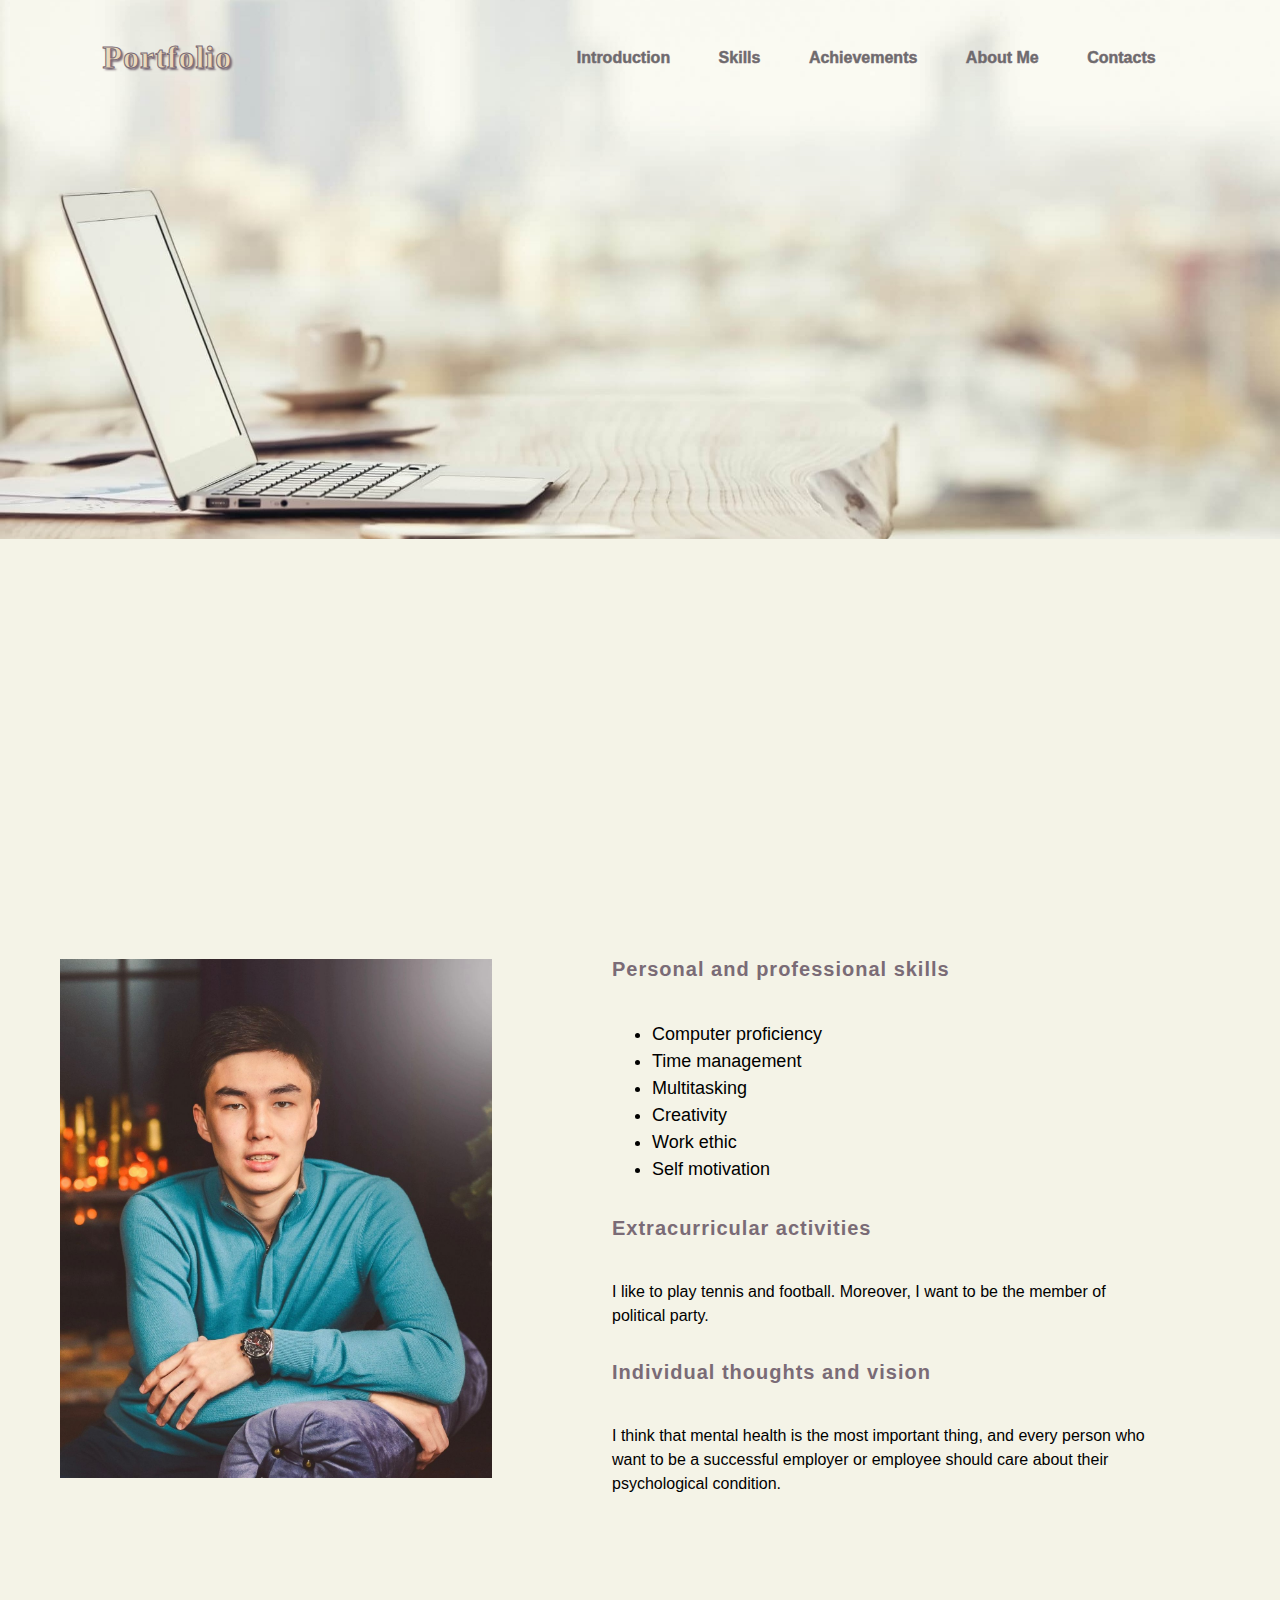
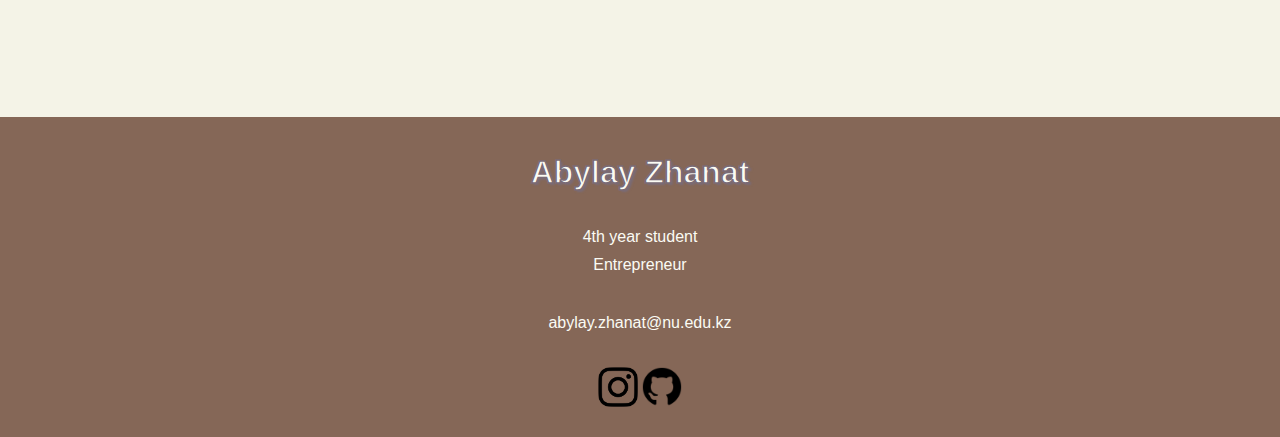
==== pages/about.html @ 65242d74 "commit" ====
<!DOCTYPE html>
<html lang="en">
<head>
    <meta charset="UTF-8">
    <meta http-equiv="X-UA-Compatible" content="IE=edge">
    <meta name="viewport" content="width=device-width, initial-scale=1.0">
    <title>Portfolio Website</title>
    <link rel="stylesheet" type="text/css" href="../styles.css">
</head>
<body>
    <!-- top button -->
    <button onclick="topFunction()" id="top_btn" title="Go to top">^</button>
    <!-- Navigation Bar -->
    <div id="navbar">
        <nav>
            <h2 id="logo">Portfolio</h2>
            <ul>
                <li><a href="#Intro">Introduction</a></li>
                <li><a href="#Skills">Skills</a></li>
                <li><a href="#Achievements">Achievements</a></li>
                <li><a href="pages/about.html">About me</a></li>
                <li><a href="#Contacts">Contacts</a></li>
            </ul>
        </nav>
    </div>
    <div id="About">
        <div id="about_content">
            <img src="../images/me.jpeg" alt="my photo">
            <div id="about_text">
                <h5>Personal and professional skills</h5>
                <ul>
                    <li class="text1 courses">Computer proficiency</li>
                    <li class="text1 courses">Time management</li>
                    <li class="text1 courses">Multitasking</li>
                    <li class="text1 courses">Creativity</li>
                    <li class="text1 courses">Work ethic</li>
                    <li class="text1 courses">Self motivation</li>
                </ul>
                <h5>Extracurricular activities</h5>
                <p class="text1">I like to play tennis and football. Moreover, I want to be the member of political party.</p>
                <h5>Individual thoughts and vision</h5>
                <p class="text1">I think that mental health is the most important thing, and every person who want to be a successful employer or employee should care about their psychological condition.</p>
            </div>
        </div>
    </div>
    <!-- Contacts -->
    <footer id="Contacts">
        <h2 id="contacts_title">Abylay Zhanat</h2>
        <p id="contacts_text">
            4th year student<br>
            Entrepreneur<br><br>
            <a href="mailto:abylay.zhanat@nu.edu.kz" id="my_email">abylay.zhanat@nu.edu.kz</a><br><br>
            <a href="https://www.instagram.com/abylay.zhanat/"><img src="../images/insta.png" alt="insta" class="image_link"></a>
            <a href="https://github.com/aboka00"><img src="../images/github.png" alt="github" class="image_link"></a>
        </p>
    </footer>
</body>
</html>
---- styles.css ----
body{
    background-color: #F4F3E7;
    padding: 0;
    margin: 0;
    box-sizing: border-box;
    font-family: 'Josefin Sans', sans-serif;
}

#top_btn {
    display: none;
    position: fixed;
    bottom: 3vw;
    right: 3vw;
    z-index: 99;
    border: none;
    outline: none;
    background-color: #CCD3D3;
    color: white;
    cursor: pointer;
    padding: 1rem;
    border-radius: 40%;
    font-size: 1rem;
  }
  #top_btn:hover {
    background-color: #555;
  }

/* Navigation Bar */

#navbar{
    height: 55rem;
    width: 100%;
    background-image: url(images/back.jpg);
    background-size: contain;
    background-repeat: no-repeat;
    background-position: top;
}
nav{
    display: flex;
    align-items: center;
    justify-content: space-between;
    padding-top: 1%;
    padding-left: 8%;
    padding-right: 8%;
}
#logo{
    font-family: cursive;
    font-size: 2rem;
    letter-spacing: 1px;
    color: #EAD9BB;
    -webkit-text-stroke: 1px #7A6B76;
    text-shadow: 2px 2px 2px #7A6B76;
}
nav ul li{
    list-style-type: none;
    display: inline-block;
    padding: 0.6rem 1.25rem;
}
nav ul li a{
    color: #6B6C6C;
    text-decoration: none;
    border: 2px solid transparent;
    font-weight: bold;
    -webkit-text-stroke: 0.5px #7A6B76;
    text-transform: capitalize;
    cursor: pointer;
}
nav ul li a:hover{
    color: #EAD9BB;
}

/* Introduction */

#Intro{
    /* height: 90vh; */
    width: 100%;
    padding: 5vh 0vh;
}
#intro_content{
    max-width: 95%;
    display: flex;
    flex-wrap: wrap;
    align-items: center;
    vertical-align: middle;
    justify-content: space-around;
    padding-bottom: 10rem;
}
#Intro img{
    height: auto;
    width: 27rem;
}
#intro_text{
    width: 34rem;
}
#intro_text h4{
    letter-spacing: 1px;
	font-size: 1.25rem;
}
#intro_text h1{
    color: #EAD9BB;
    -webkit-text-stroke: 1px #7A6B76;
    letter-spacing: 1px;
	margin: 0.6rem 0rem 0.5rem;
	font-size: 4.7rem;
}
#intro_text h5{
    color: #7A6B76;
    letter-spacing: 1px;
	font-size: 1.25rem;
	margin-bottom: 2.5rem;
}
.courses{
    margin-left: 1.5re,;
    font-size: 2vh;
}
#intro_text h3{
    margin-top: 1vh;
}
.text1{
    line-height: 1.5;
}

/* Skills */

#Skills{
	background: #FBFBF4;
    /* height: 90vh; */
	width: 100%;
	padding: 5vh 0vh;
}
.title{
	color: #EAD9BB;
    -webkit-text-stroke: 1px #7A6B76;
	font-size: 4.7rem;
	width: 70.5rem;
	margin: 2rem auto;
	text-align: center;
}
.box{
	display: flex;
    flex-wrap: wrap;
	justify-content: center;
	align-items: center;
}
.card{
	height: 20rem;
	width: 15rem;
	padding: 1.25rem 2.2rem;
	background: #F4F3E7;
    border: 1rem solid transparent;
	border-radius: 1.25rem;
	margin: 1rem;
	position: relative;
	overflow: hidden;
	text-align: center;
}
.card_title{
    color: #7A6B76;
	font-size: 1.25rem;
	margin-bottom: 1rem;
}
.card_text{
	font-size: 1rem;
	line-height: 1.7rem;
	margin-bottom: 1.5rem;
    position: absolute;
    bottom: 0;
}
.email{
    text-decoration: none;
    color: black;
    cursor: pointer;
}
.email:hover{
    color: #7A6B76;
}

/* Achievements */

#Achievements{
    /* height: 130vh; */
    width: 100%;
    padding: 5vh 0vh;
}
.subtitle {
    text-align: center;
    color: #7A6B76;
    letter-spacing: 1px;
    font-size: 1.5rem;
    margin-bottom: 3rem;
}
.achievements_text{
	height: 20rem;
	width: 15rem;
	padding: 1.25rem 2.2rem;
	background: #FBFBF4;
    border: 1rem solid transparent;
	border-radius: 1.25rem;
	margin: 2vw;
	position: relative;
	overflow: hidden;
	text-align: center;
}
#achievements_list{
    width: 60vw;
    max-width: 95%;
    margin: 0 auto;
    align-items: center;
    justify-content: space-around;
}
#achievements_list ul li{
    padding-left: 5rem;
    padding-top: 1.25rem;
    padding-bottom: 5rem;
    margin-left: 11rem;
    list-style: none;
    /* border: 2px solid #555; */
}
#b1{
    background-image: url(images/handicap.jpg);
    background-repeat: no-repeat;
}
#b2{
    background-image: url(images/volunteer.png);
    background-repeat: no-repeat;
}

/* Contacts */

#Contacts{
    background-color: #856757;
    /* height: 40vh; */
    width: 100%;
    padding: 0.5vh 0vh;
}
#contacts_title{
    color: #FBFBF4;
    -webkit-text-stroke: 1.5px #7A6B76;
    text-shadow: 2px 2px 2px #7A6B76;
	font-size: 2rem;
	width: 70.5rem;
	margin: 2rem auto;
	text-align: center;
}
#contacts_text{
    color: #FBFBF4;
    text-align: center;
    line-height: 1.8;
}
#my_email{
    text-decoration: none;
    color: #FBFBF4;
    cursor: pointer;
}
#my_email:hover{
    color: #555;
}
.image_link{
    display: inline-block;
    width: 2.5rem;
    height: auto;
    position: relative;
    justify-content: center;
}

/* About me */

#About{
    /* height: 90vh; */
    width: 100%;
    padding: 5vh 0vh;
}
#about_content{
    max-width: 95%;
    display: flex;
    flex-wrap: wrap;
    align-items: center;
    vertical-align: middle;
    justify-content: space-around;
    padding-bottom: 10rem;
}
#About img{
    height: auto;
    width: 27rem;
}
#about_text h5{
    color: #7A6B76;
    letter-spacing: 1px;
	font-size: 1.25rem;
	margin-bottom: 2.5rem;
}
#about_text{
    width: 34rem;
}

/* @media screen and (max-width: 1200px) {
    html{
        font-size: 10px;
    }
} */

@media screen and (max-width: 801px) {
    html{
        font-size: 10px;
    }
}
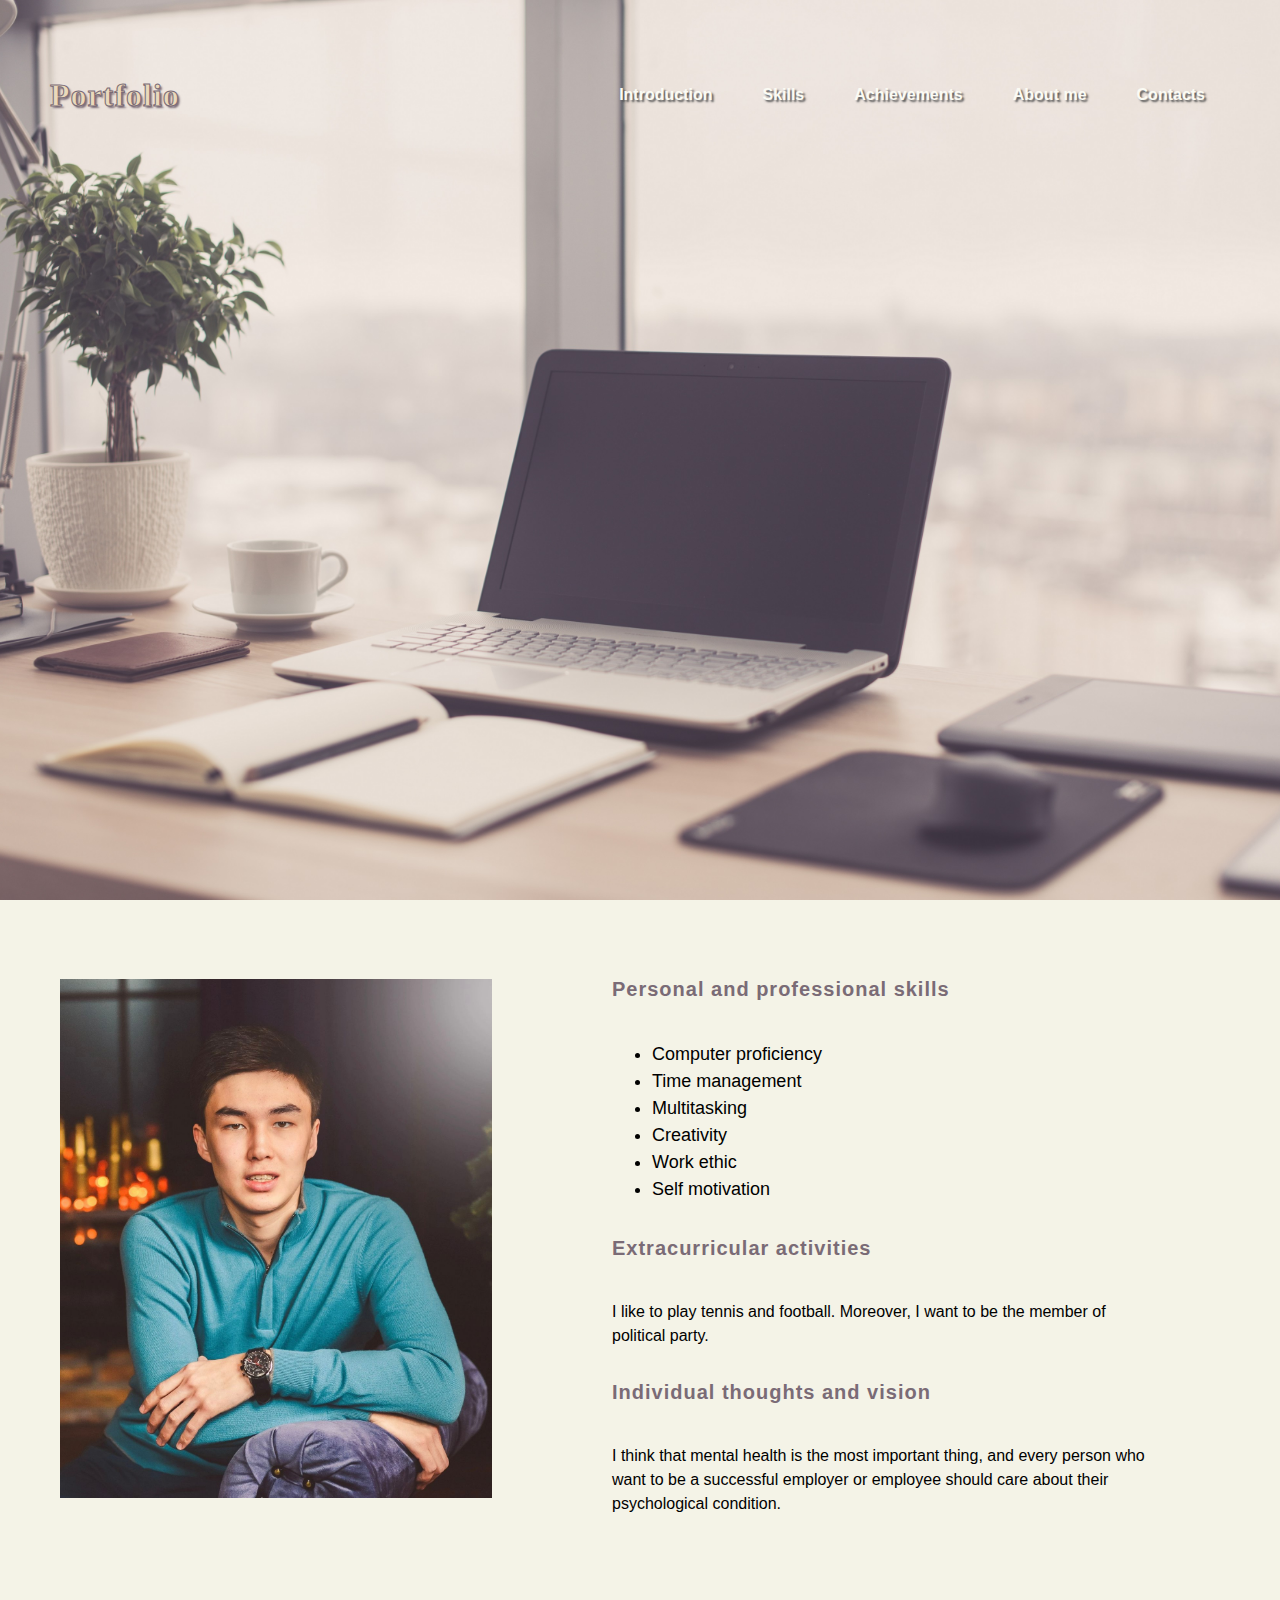
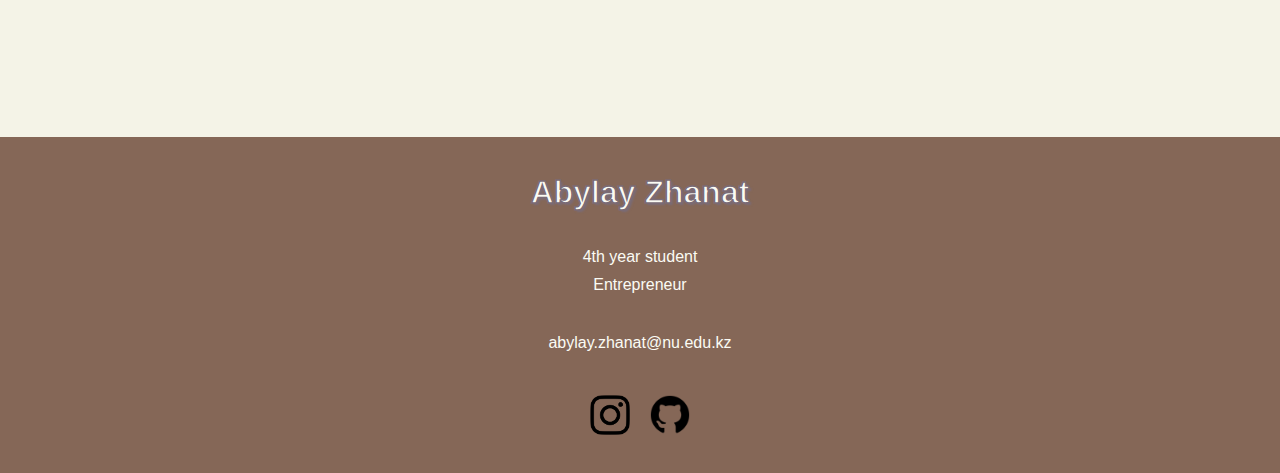
==== commit fd917c06: "commit" ====
--- a/pages/about.html
+++ b/pages/about.html
@@ -11,18 +11,21 @@
     <!-- top button -->
     <button onclick="topFunction()" id="top_btn" title="Go to top">^</button>
     <!-- Navigation Bar -->
-    <div id="navbar">
-        <nav>
-            <h2 id="logo">Portfolio</h2>
+    <nav class="navbar">
+        <h2 class="logo">Portfolio</h2>
+        <div class="nav-links">
             <ul>
-                <li><a href="#Intro">Introduction</a></li>
-                <li><a href="#Skills">Skills</a></li>
-                <li><a href="#Achievements">Achievements</a></li>
+                <li><a href="../index.html#Intro">Introduction</a></li>
+                <li><a href="../index.html#Skills">Skills</a></li>
+                <li><a href="../index.html#Achievements">Achievements</a></li>
                 <li><a href="pages/about.html">About me</a></li>
-                <li><a href="#Contacts">Contacts</a></li>
+                <li><a href="../index.html#Contacts">Contacts</a></li>
             </ul>
-        </nav>
-    </div>
+        </div>
+        <img src="/images/menu.png" alt="menu" class="menu-hamburger">
+    </nav>
+    <header></header>
+    <!-- About me -->
     <div id="About">
         <div id="about_content">
             <img src="../images/me.jpeg" alt="my photo">
--- a/styles.css
+++ b/styles.css
@@ -27,23 +27,35 @@
 
 /* Navigation Bar */
 
-#navbar{
-    height: 55rem;
-    width: 100%;
-    background-image: url(images/back.jpg);
-    background-size: contain;
-    background-repeat: no-repeat;
-    background-position: top;
-}
-nav{
-    display: flex;
-    align-items: center;
+header{
+    width: 100vw;
+    max-width: 100%;
+    height: 100vh;
+    max-height: 100%;
+    background-image: url(/images/back.jpg);
+    background-size: cover;
+    background-position: bottom;
+}
+.navbar{
+    position: absolute;
+    padding: 50px;
+    display: flex;
     justify-content: space-between;
-    padding-top: 1%;
-    padding-left: 8%;
-    padding-right: 8%;
-}
-#logo{
+    width: 100%;
+    box-sizing: border-box;
+}
+.navbar a{
+    color: #FBFBF4;
+    text-decoration: none;
+    font-weight: bold;
+    text-shadow: 2px 2px 2px #555;
+    cursor: pointer;
+}
+.navbar a:hover{
+    color: #7A6B76;
+    text-shadow: 2px 1px 2px #555;
+}
+.logo{
     font-family: cursive;
     font-size: 2rem;
     letter-spacing: 1px;
@@ -51,22 +63,68 @@
     -webkit-text-stroke: 1px #7A6B76;
     text-shadow: 2px 2px 2px #7A6B76;
 }
-nav ul li{
-    list-style-type: none;
-    display: inline-block;
-    padding: 0.6rem 1.25rem;
-}
-nav ul li a{
-    color: #6B6C6C;
-    text-decoration: none;
-    border: 2px solid transparent;
-    font-weight: bold;
-    -webkit-text-stroke: 0.5px #7A6B76;
-    text-transform: capitalize;
-    cursor: pointer;
-}
-nav ul li a:hover{
-    color: #EAD9BB;
+.navbar .nav-links ul{
+    display: flex;
+}
+.navbar .nav-links ul li{
+    list-style: none;
+    margin: 20px 25px;
+}
+.navbar .menu-hamburger{
+    display: none;
+    position: absolute;
+    top: 50px;
+    right: 50px;
+    width: 35px;
+    border-radius: 3px;
+    cursor: pointer;
+}
+.navbar .menu-hamburger:hover{
+    background-color: #FBFBF4;
+}
+@media screen and (max-width: 950px){
+    .navbar{
+        padding: 0;
+    }
+    .navbar .logo{
+        position: absolute;
+        top: 50px;
+        left: 50px;
+    }
+    .navbar a{
+        color: #FBFBF4;
+    }
+    .navbar a:hover{
+        color: #7A6B76;
+    }
+    .navbar .menu-hamburger{
+        display: block;
+    }
+    .nav-links{
+        top: 0;
+        left: 0;
+        position: absolute;
+        background-color: rgba(255, 255, 255, 0.2);
+        backdrop-filter: blur(8px);
+        width: 100%;
+        height: 100vh;
+        display: flex;
+        justify-content: center;
+        align-items: center;
+        margin-left: -100%;
+    }
+    .nav-links.mobile-menu{
+        margin-left: 0;
+    }
+    .nav-links ul{
+        display: flex;
+        flex-direction: column;
+        align-items: center;
+    }
+    .navbar .nav-links ul li{
+        margin: 25px 0;
+        font-size: 1.2em;
+    }
 }
 
 /* Introduction */
@@ -132,7 +190,7 @@
 	color: #EAD9BB;
     -webkit-text-stroke: 1px #7A6B76;
 	font-size: 4.7rem;
-	width: 70.5rem;
+	/* width: 70.5rem; */
 	margin: 2rem auto;
 	text-align: center;
 }
@@ -202,27 +260,18 @@
 	text-align: center;
 }
 #achievements_list{
-    width: 60vw;
+    /* width: 60vw; */
     max-width: 95%;
     margin: 0 auto;
+    display: flex;
+    flex-direction: column;
     align-items: center;
-    justify-content: space-around;
-}
-#achievements_list ul li{
-    padding-left: 5rem;
-    padding-top: 1.25rem;
-    padding-bottom: 5rem;
-    margin-left: 11rem;
-    list-style: none;
-    /* border: 2px solid #555; */
-}
-#b1{
-    background-image: url(images/handicap.jpg);
-    background-repeat: no-repeat;
-}
-#b2{
-    background-image: url(images/volunteer.png);
-    background-repeat: no-repeat;
+    text-align: center;
+    justify-content: space-between;
+}
+.achievement_row img{
+    height: 4rem;
+    width: auto;
 }
 
 /* Contacts */
@@ -238,7 +287,7 @@
     -webkit-text-stroke: 1.5px #7A6B76;
     text-shadow: 2px 2px 2px #7A6B76;
 	font-size: 2rem;
-	width: 70.5rem;
+	/* width: 70.5rem; */
 	margin: 2rem auto;
 	text-align: center;
 }
@@ -259,6 +308,7 @@
     display: inline-block;
     width: 2.5rem;
     height: auto;
+    padding: 0.5rem;
     position: relative;
     justify-content: center;
 }
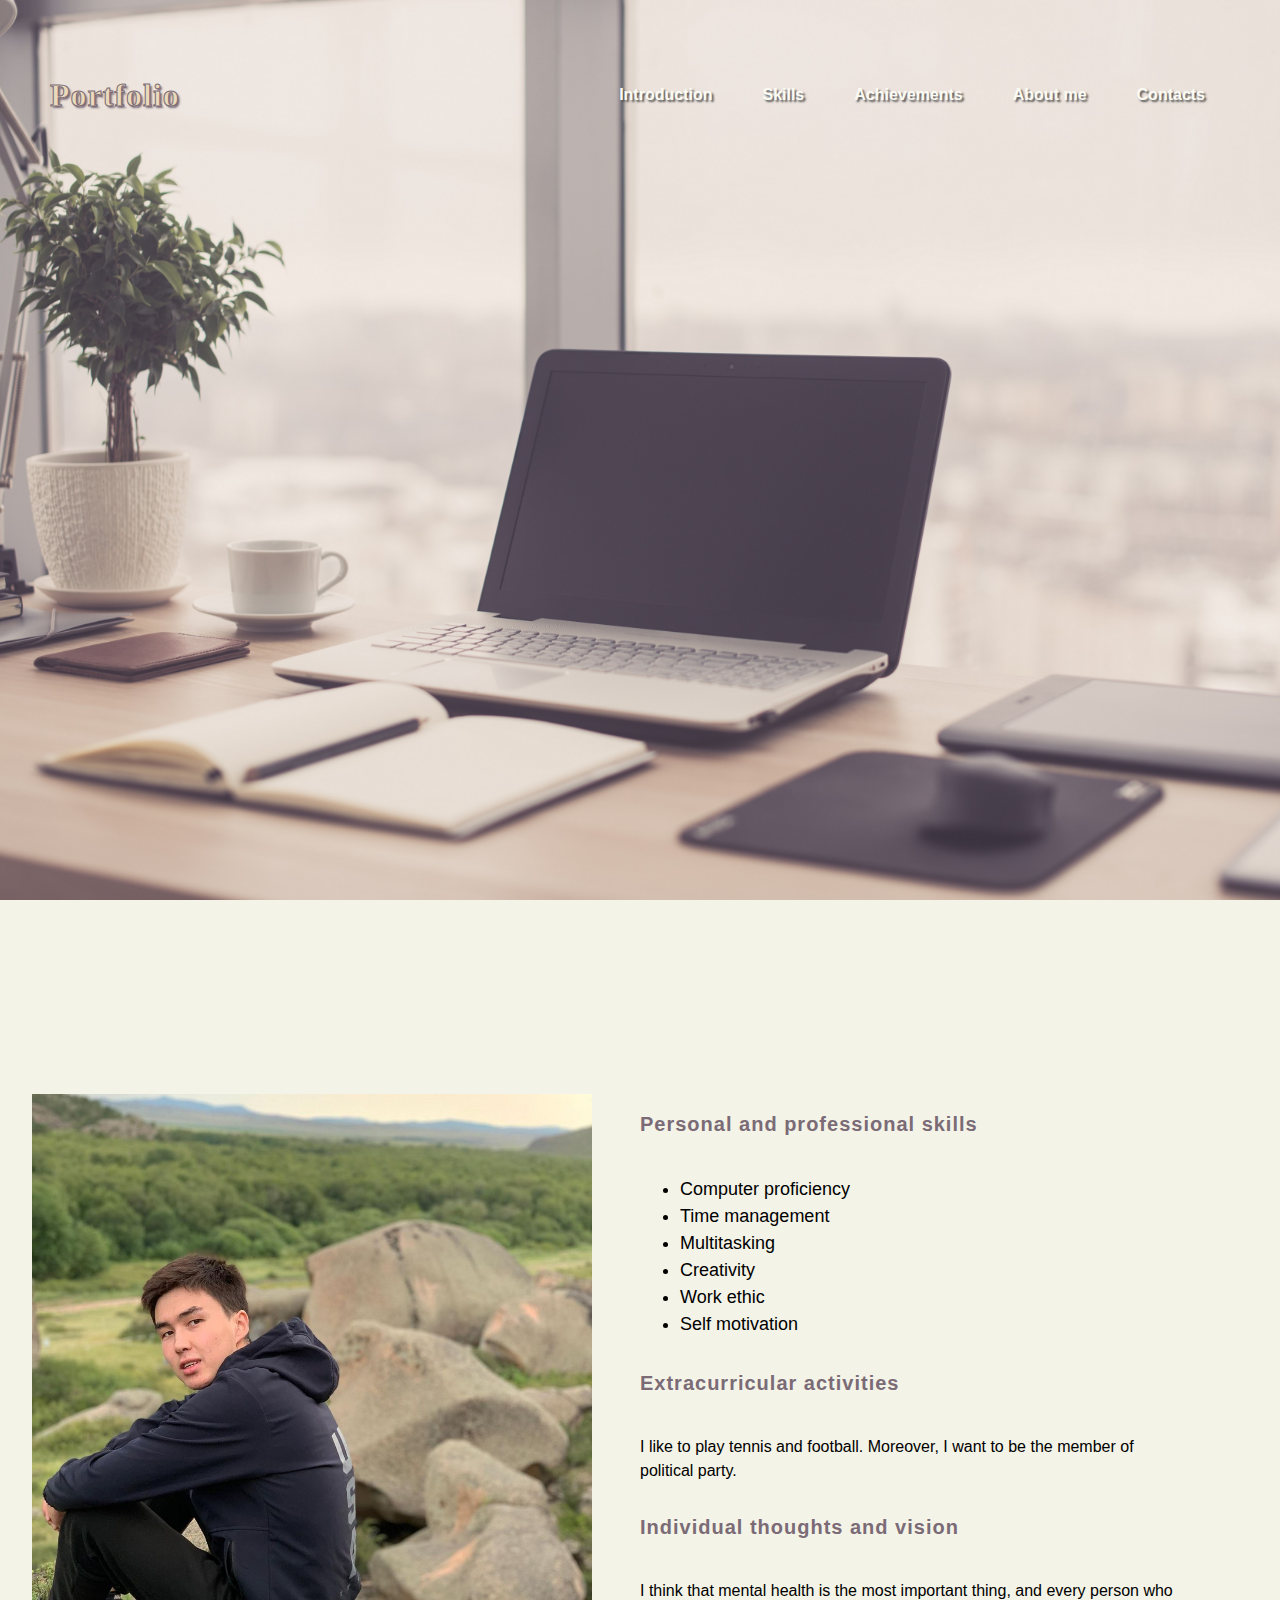
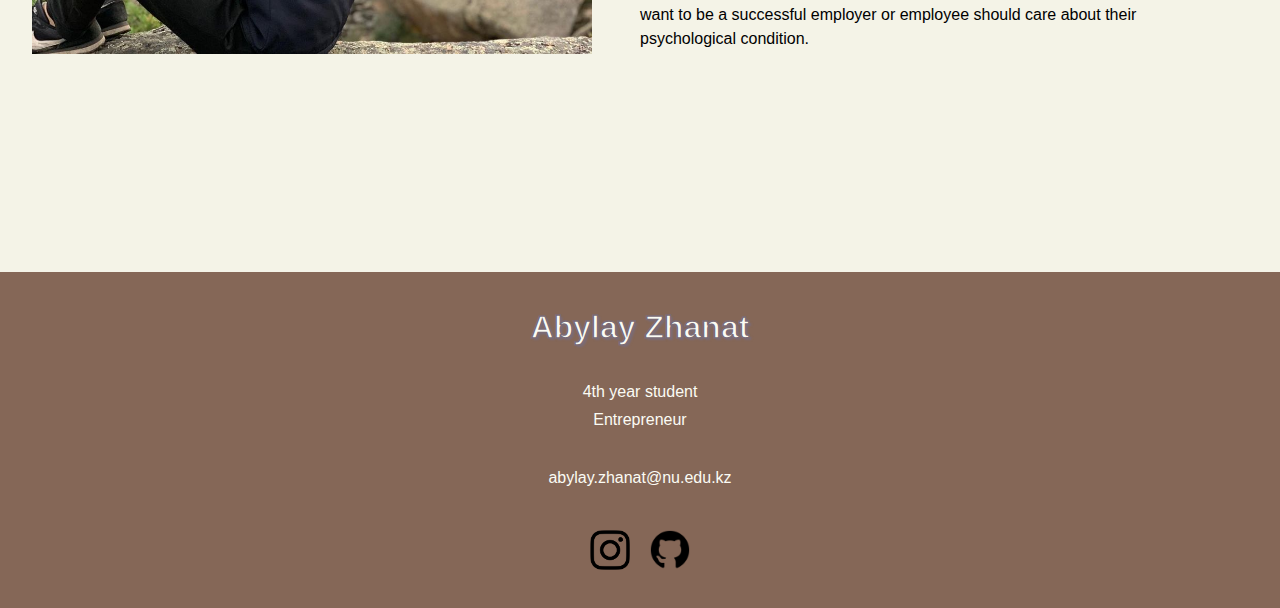
==== commit ee8de200: "commit" ====
--- a/pages/about.html
+++ b/pages/about.html
@@ -4,7 +4,7 @@
     <meta charset="UTF-8">
     <meta http-equiv="X-UA-Compatible" content="IE=edge">
     <meta name="viewport" content="width=device-width, initial-scale=1.0">
-    <title>Portfolio Website</title>
+    <title>About me</title>
     <link rel="stylesheet" type="text/css" href="../styles.css">
 </head>
 <body>
@@ -13,22 +13,22 @@
     <!-- Navigation Bar -->
     <nav class="navbar">
         <h2 class="logo">Portfolio</h2>
-        <div class="nav-links">
+        <div class="nav_links">
             <ul>
                 <li><a href="../index.html#Intro">Introduction</a></li>
                 <li><a href="../index.html#Skills">Skills</a></li>
                 <li><a href="../index.html#Achievements">Achievements</a></li>
-                <li><a href="pages/about.html">About me</a></li>
+                <li><a href="#About">About me</a></li>
                 <li><a href="../index.html#Contacts">Contacts</a></li>
             </ul>
         </div>
-        <img src="/images/menu.png" alt="menu" class="menu-hamburger">
+        <img src="/resources/menu.png" alt="menu" class="hamburger">
     </nav>
     <header></header>
     <!-- About me -->
     <div id="About">
         <div id="about_content">
-            <img src="../images/me.jpeg" alt="my photo">
+            <img src="../images/me2.jpg" alt="my photo">
             <div id="about_text">
                 <h5>Personal and professional skills</h5>
                 <ul>
@@ -57,5 +57,6 @@
             <a href="https://github.com/aboka00"><img src="../images/github.png" alt="github" class="image_link"></a>
         </p>
     </footer>
+    <script src="../main.js"></script>
 </body>
 </html>--- a/styles.css
+++ b/styles.css
@@ -63,14 +63,14 @@
     -webkit-text-stroke: 1px #7A6B76;
     text-shadow: 2px 2px 2px #7A6B76;
 }
-.navbar .nav-links ul{
-    display: flex;
-}
-.navbar .nav-links ul li{
+.navbar .nav_links ul{
+    display: flex;
+}
+.navbar .nav_links ul li{
     list-style: none;
     margin: 20px 25px;
 }
-.navbar .menu-hamburger{
+.navbar .hamburger{
     display: none;
     position: absolute;
     top: 50px;
@@ -79,8 +79,235 @@
     border-radius: 3px;
     cursor: pointer;
 }
-.navbar .menu-hamburger:hover{
+.navbar .hamburger:hover{
     background-color: #FBFBF4;
+}
+
+/* Introduction */
+
+#Intro{
+    width: 100%;
+    padding: 5vh 0vh;
+}
+#intro_content{
+    max-width: 95%;
+    display: flex;
+    flex-wrap: wrap;
+    align-items: center;
+    vertical-align: middle;
+    justify-content: space-around;
+    padding-bottom: 10rem;
+}
+#Intro img{
+    height: auto;
+    width: 27rem;
+}
+#intro_text{
+    width: 34rem;
+}
+#intro_text h4{
+    letter-spacing: 1px;
+	font-size: 1.25rem;
+}
+#intro_text h1{
+    color: #EAD9BB;
+    -webkit-text-stroke: 1px #7A6B76;
+    letter-spacing: 1px;
+	margin: 0.6rem 0rem 0.5rem;
+	font-size: 4.7rem;
+}
+#intro_text h5{
+    color: #7A6B76;
+    letter-spacing: 1px;
+	font-size: 1.25rem;
+	margin-bottom: 2.5rem;
+}
+.courses{
+    margin-left: 1.5re,;
+    font-size: 2vh;
+}
+#intro_text h3{
+    margin-top: 1vh;
+}
+.text1{
+    line-height: 1.5;
+}
+
+/* Skills */
+
+#Skills{
+	background: #FBFBF4;
+	width: 100%;
+	padding: 5vh 0vh;
+    padding-bottom: 10rem;
+}
+.title{
+	color: #EAD9BB;
+    -webkit-text-stroke: 1px #7A6B76;
+	font-size: 4.7rem;
+	margin: 2rem auto;
+	text-align: center;
+}
+.box{
+	display: flex;
+    flex-wrap: wrap;
+	justify-content: center;
+	align-items: center;
+    gap: 1rem;
+    max-width: 95%;
+    margin: auto;
+}
+.card{
+	height: 20rem;
+	width: 15rem;
+	padding: 1.25rem;
+	background: #F4F3E7;
+    border: 1rem solid transparent;
+	border-radius: 1.25rem;
+	margin: 1rem;
+	position: relative;
+	overflow: hidden;
+	text-align: center;
+}
+.card_title{
+    color: #7A6B76;
+	font-size: 1.25rem;
+	margin-bottom: 1rem;
+}
+.card_text{
+	font-size: 1rem;
+	line-height: 1.7rem;
+	margin-bottom: 1.5rem;
+    position: absolute;
+    bottom: 0;
+}
+.email{
+    text-decoration: none;
+    color: black;
+    cursor: pointer;
+}
+.email:hover{
+    color: #7A6B76;
+}
+
+/* Achievements */
+
+#Achievements{
+    width: 100%;
+    padding: 5vh 0vh;
+}
+.subtitle {
+    text-align: center;
+    color: #7A6B76;
+    letter-spacing: 1px;
+    font-size: 1.5rem;
+    margin-top: 15vh;
+    margin-bottom: 10vh;
+}
+.achievements_text{
+	height: 20rem;
+	width: 15rem;
+	padding: 1.25rem;
+	background: #FBFBF4;
+    border: 1rem solid transparent;
+	border-radius: 1.25rem;
+	margin: 2vw;
+	position: relative;
+	overflow: hidden;
+	text-align: center;
+}
+#achievements_list{
+    max-width: 95%;
+    padding-bottom: 10vh;
+    display: flex;
+    flex-direction: column;
+    gap: 5rem;
+}
+.bullet {
+    width: 60vw;
+    display: flex;
+    flex-direction: row;
+    align-self: center;
+    gap: 2rem;
+}
+.bullet img{
+    padding-top: 0.4rem;
+    height: 4rem;
+    width: auto;
+}
+
+/* Contacts */
+
+#Contacts{
+    background-color: #856757;
+    width: 100%;
+    padding: 0.5vh 0vh;
+}
+#contacts_title{
+    color: #FBFBF4;
+    -webkit-text-stroke: 1.5px #7A6B76;
+    text-shadow: 2px 2px 2px #7A6B76;
+	font-size: 2rem;
+	margin: 2rem auto;
+	text-align: center;
+}
+#contacts_text{
+    color: #FBFBF4;
+    text-align: center;
+    line-height: 1.8;
+}
+#my_email{
+    text-decoration: none;
+    color: #FBFBF4;
+    cursor: pointer;
+}
+#my_email:hover{
+    color: #555;
+}
+.image_link{
+    display: inline-block;
+    width: 2.5rem;
+    height: auto;
+    padding: 0.5rem;
+    position: relative;
+    justify-content: center;
+}
+
+/* About me */
+
+#About{
+    width: 100%;
+    padding: 5vh 0vh;
+    padding-top: 20vh;
+}
+#about_content{
+    max-width: 95%;
+    display: flex;
+    flex-wrap: wrap;
+    align-items: center;
+    vertical-align: middle;
+    justify-content: center;
+    gap: 3rem;
+    padding-bottom: 10rem;
+}
+#About img{
+    height: auto;
+    width: 35rem;
+}
+#about_text h5{
+    color: #7A6B76;
+    letter-spacing: 1px;
+	font-size: 1.25rem;
+	margin-bottom: 2.5rem;
+}
+#about_text{
+    width: 34rem;
+}
+
+@media screen and (max-width: 801px) {
+    html{
+        font-size: 11px;
+    }
 }
 @media screen and (max-width: 950px){
     .navbar{
@@ -97,10 +324,10 @@
     .navbar a:hover{
         color: #7A6B76;
     }
-    .navbar .menu-hamburger{
+    .navbar .hamburger{
         display: block;
     }
-    .nav-links{
+    .nav_links{
         top: 0;
         left: 0;
         position: absolute;
@@ -113,244 +340,16 @@
         align-items: center;
         margin-left: -100%;
     }
-    .nav-links.mobile-menu{
+    .nav_links.mobile-menu{
         margin-left: 0;
     }
-    .nav-links ul{
+    .nav_links ul{
         display: flex;
         flex-direction: column;
         align-items: center;
     }
-    .navbar .nav-links ul li{
+    .navbar .nav_links ul li{
         margin: 25px 0;
         font-size: 1.2em;
     }
-}
-
-/* Introduction */
-
-#Intro{
-    /* height: 90vh; */
-    width: 100%;
-    padding: 5vh 0vh;
-}
-#intro_content{
-    max-width: 95%;
-    display: flex;
-    flex-wrap: wrap;
-    align-items: center;
-    vertical-align: middle;
-    justify-content: space-around;
-    padding-bottom: 10rem;
-}
-#Intro img{
-    height: auto;
-    width: 27rem;
-}
-#intro_text{
-    width: 34rem;
-}
-#intro_text h4{
-    letter-spacing: 1px;
-	font-size: 1.25rem;
-}
-#intro_text h1{
-    color: #EAD9BB;
-    -webkit-text-stroke: 1px #7A6B76;
-    letter-spacing: 1px;
-	margin: 0.6rem 0rem 0.5rem;
-	font-size: 4.7rem;
-}
-#intro_text h5{
-    color: #7A6B76;
-    letter-spacing: 1px;
-	font-size: 1.25rem;
-	margin-bottom: 2.5rem;
-}
-.courses{
-    margin-left: 1.5re,;
-    font-size: 2vh;
-}
-#intro_text h3{
-    margin-top: 1vh;
-}
-.text1{
-    line-height: 1.5;
-}
-
-/* Skills */
-
-#Skills{
-	background: #FBFBF4;
-    /* height: 90vh; */
-	width: 100%;
-	padding: 5vh 0vh;
-}
-.title{
-	color: #EAD9BB;
-    -webkit-text-stroke: 1px #7A6B76;
-	font-size: 4.7rem;
-	/* width: 70.5rem; */
-	margin: 2rem auto;
-	text-align: center;
-}
-.box{
-	display: flex;
-    flex-wrap: wrap;
-	justify-content: center;
-	align-items: center;
-}
-.card{
-	height: 20rem;
-	width: 15rem;
-	padding: 1.25rem 2.2rem;
-	background: #F4F3E7;
-    border: 1rem solid transparent;
-	border-radius: 1.25rem;
-	margin: 1rem;
-	position: relative;
-	overflow: hidden;
-	text-align: center;
-}
-.card_title{
-    color: #7A6B76;
-	font-size: 1.25rem;
-	margin-bottom: 1rem;
-}
-.card_text{
-	font-size: 1rem;
-	line-height: 1.7rem;
-	margin-bottom: 1.5rem;
-    position: absolute;
-    bottom: 0;
-}
-.email{
-    text-decoration: none;
-    color: black;
-    cursor: pointer;
-}
-.email:hover{
-    color: #7A6B76;
-}
-
-/* Achievements */
-
-#Achievements{
-    /* height: 130vh; */
-    width: 100%;
-    padding: 5vh 0vh;
-}
-.subtitle {
-    text-align: center;
-    color: #7A6B76;
-    letter-spacing: 1px;
-    font-size: 1.5rem;
-    margin-bottom: 3rem;
-}
-.achievements_text{
-	height: 20rem;
-	width: 15rem;
-	padding: 1.25rem 2.2rem;
-	background: #FBFBF4;
-    border: 1rem solid transparent;
-	border-radius: 1.25rem;
-	margin: 2vw;
-	position: relative;
-	overflow: hidden;
-	text-align: center;
-}
-#achievements_list{
-    /* width: 60vw; */
-    max-width: 95%;
-    margin: 0 auto;
-    display: flex;
-    flex-direction: column;
-    align-items: center;
-    text-align: center;
-    justify-content: space-between;
-}
-.achievement_row img{
-    height: 4rem;
-    width: auto;
-}
-
-/* Contacts */
-
-#Contacts{
-    background-color: #856757;
-    /* height: 40vh; */
-    width: 100%;
-    padding: 0.5vh 0vh;
-}
-#contacts_title{
-    color: #FBFBF4;
-    -webkit-text-stroke: 1.5px #7A6B76;
-    text-shadow: 2px 2px 2px #7A6B76;
-	font-size: 2rem;
-	/* width: 70.5rem; */
-	margin: 2rem auto;
-	text-align: center;
-}
-#contacts_text{
-    color: #FBFBF4;
-    text-align: center;
-    line-height: 1.8;
-}
-#my_email{
-    text-decoration: none;
-    color: #FBFBF4;
-    cursor: pointer;
-}
-#my_email:hover{
-    color: #555;
-}
-.image_link{
-    display: inline-block;
-    width: 2.5rem;
-    height: auto;
-    padding: 0.5rem;
-    position: relative;
-    justify-content: center;
-}
-
-/* About me */
-
-#About{
-    /* height: 90vh; */
-    width: 100%;
-    padding: 5vh 0vh;
-}
-#about_content{
-    max-width: 95%;
-    display: flex;
-    flex-wrap: wrap;
-    align-items: center;
-    vertical-align: middle;
-    justify-content: space-around;
-    padding-bottom: 10rem;
-}
-#About img{
-    height: auto;
-    width: 27rem;
-}
-#about_text h5{
-    color: #7A6B76;
-    letter-spacing: 1px;
-	font-size: 1.25rem;
-	margin-bottom: 2.5rem;
-}
-#about_text{
-    width: 34rem;
-}
-
-/* @media screen and (max-width: 1200px) {
-    html{
-        font-size: 10px;
-    }
-} */
-
-@media screen and (max-width: 801px) {
-    html{
-        font-size: 10px;
-    }
 }